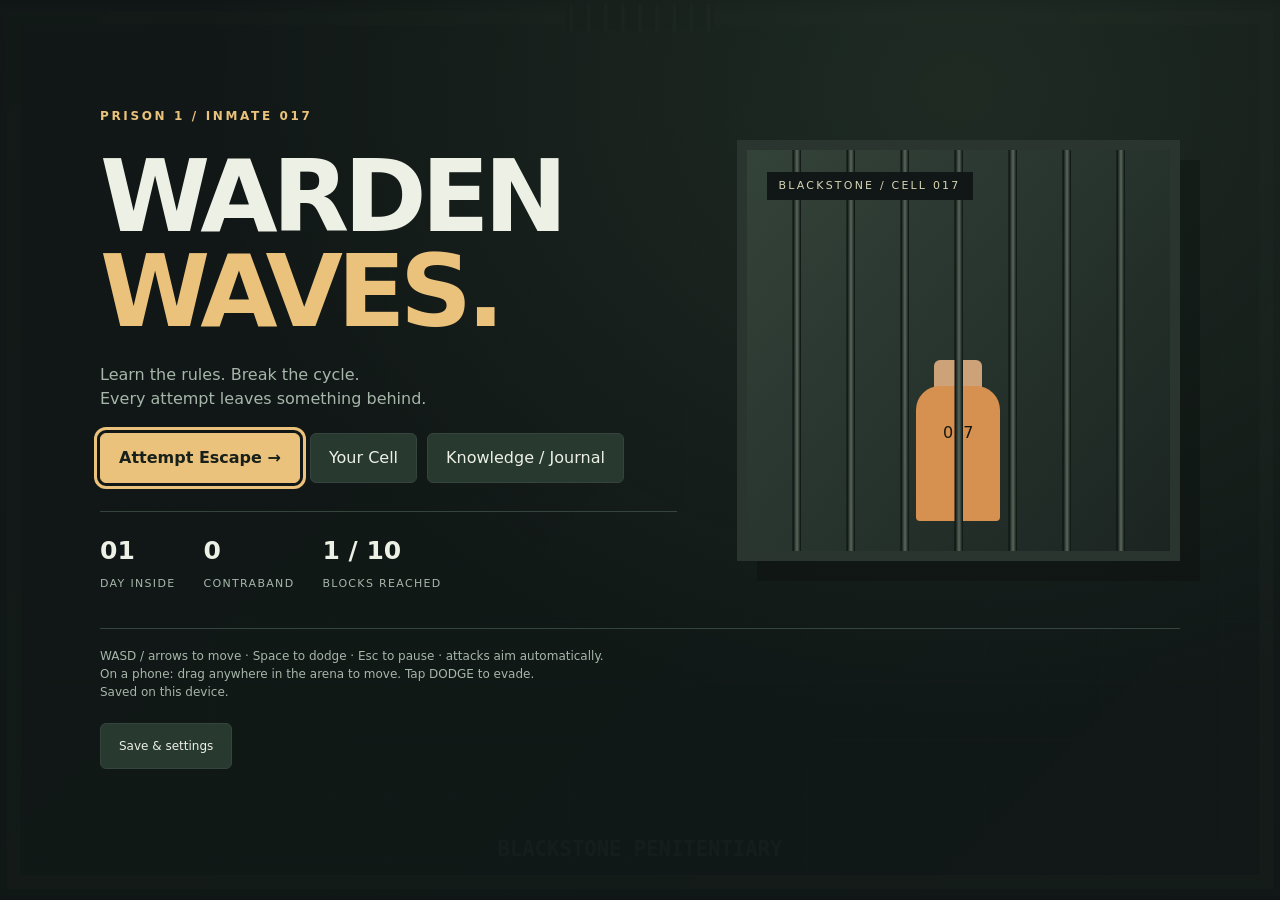
==== index.html @ e8080099 "Build Warden Waves escape campaign and persistent progression" ====
<!doctype html>
<html lang="en">
<head>
<meta charset="utf-8">
<meta name="viewport" content="width=device-width,initial-scale=1,viewport-fit=cover">
<meta name="theme-color" content="#101716">
<meta name="description" content="A prison escape survival roguelite. Learn the rules. Break the cycle. Escape the Warden.">
<title>Warden Waves — Break the Cycle</title>
<link rel="stylesheet" href="style.css">
</head>
<body>
<canvas id="game" aria-label="Prison arena. Move with WASD, arrow keys, or drag to use the touch joystick."></canvas>
<header id="hud" hidden><div><b id="areaLabel"></b><span id="waveLabel"></span></div><div class="health"><i id="healthFill"></i><span id="healthText"></span></div><div class="hudline"><span id="xpLabel"></span><span id="lootLabel"></span><span id="timeLabel"></span><button id="pauseBtn" aria-label="Pause game">Ⅱ</button></div><div id="bossHud" hidden><span id="bossLabel"></span><div class="bossbar"><i id="bossFill"></i></div></div></header>
<div id="notice" role="status" aria-live="polite"></div>
<main id="screen" class="screen"></main>
<div id="stick" hidden><div id="knob"></div></div>
<button id="dashBtn" hidden aria-label="Dodge">DODGE</button>
<script src="core.js"></script><script src="game.js"></script>
</body>
</html>
---- style.css ----
:root{color-scheme:dark;--bg:#101716;--panel:#192321;--line:#35453e;--gold:#ebc27b;--ink:#edf0e5;--muted:#a7b6aa}*{box-sizing:border-box}body{margin:0;background:var(--bg);color:var(--ink);font:16px/1.5 system-ui,-apple-system,sans-serif;overflow:hidden}button{font:inherit;cursor:pointer;border:1px solid var(--line);border-radius:6px;padding:12px 18px;background:#28392f;color:var(--ink);min-height:46px}button:hover{border-color:var(--gold);background:#344a3b}button:focus-visible{outline:3px solid var(--gold);outline-offset:3px}button:disabled{opacity:.45;cursor:default}.primary{background:var(--gold);color:#17201a;font-weight:750;border-color:var(--gold)}.primary:hover{background:#ffdaa0}.danger{color:#f4a8a0}.screen{position:fixed;inset:0;z-index:10;overflow:auto;background:radial-gradient(ellipse at 75% 10%,#2c3b2e88,transparent 55%),linear-gradient(135deg,#101716f8,#101716ef);padding:max(28px,env(safe-area-inset-top)) max(24px,env(safe-area-inset-right)) max(30px,env(safe-area-inset-bottom));display:flex;flex-direction:column;align-items:center}.wrap{width:min(1080px,100%);margin:auto}.eyebrow{text-transform:uppercase;letter-spacing:.22em;color:var(--gold);font-size:12px;font-weight:700}.hero{display:grid;grid-template-columns:1.3fr 1fr;gap:60px;align-items:center}.hero h1{font-size:clamp(56px,8vw,100px);line-height:.95;letter-spacing:-.055em;margin:24px 0}.hero h1 span{color:var(--gold)}h2{font-size:clamp(28px,4vw,42px);line-height:1.1;margin:12px 0 22px}h3{font-size:19px;margin:0 0 10px}p{color:var(--muted);max-width:60ch}small{color:var(--muted)}.actions{display:flex;flex-wrap:wrap;gap:10px;margin:22px 0}.actions button{flex-grow:0}.stats{display:flex;gap:28px;border-top:1px solid var(--line);padding-top:20px;margin-top:28px}.stats b{display:block;font-size:25px}.stats small{font-size:11px;text-transform:uppercase;letter-spacing:.12em}.cellart{position:relative;aspect-ratio:1/.95;background:linear-gradient(130deg,#34433a,#1b2421);border:10px solid #2a3530;box-shadow:20px 20px 0 #080c0a55;overflow:hidden}.cellart:before{content:'';position:absolute;inset:0;background:repeating-linear-gradient(90deg,transparent 0,transparent 45px,#09100e 46px,#59675b 50px,#09100e 54px);z-index:2}.cellart:after{content:'017';position:absolute;bottom:30px;left:calc(50% - 42px);color:#141710;background:#d6904f;border-radius:24px 24px 4px 4px;width:84px;height:100px;text-align:center;padding-top:35px;box-shadow:0 -44px 0 -18px #cda278}.artlabel{position:absolute;top:22px;left:20px;letter-spacing:.2em;font-size:11px;color:#d5d4b2;z-index:3;background:#101716;padding:6px 12px}.grid{display:grid;grid-template-columns:repeat(auto-fit,minmax(230px,1fr));gap:14px}.card{padding:22px;background:var(--panel);border:1px solid var(--line);border-radius:8px}.card p{font-size:14px;min-height:42px}.card button{width:100%;margin-top:10px}.tag{font-size:11px;letter-spacing:.1em;text-transform:uppercase;color:var(--gold)}.toprow{display:flex;justify-content:space-between;gap:20px;align-items:center;border-bottom:1px solid var(--line);margin-bottom:24px;padding-bottom:18px}.toprow h2{margin:0}.journal-entry{border-left:2px solid var(--gold);padding:5px 20px;margin:20px 0}.route{display:flex;gap:8px;flex-wrap:wrap;margin:24px 0}.route span{border:1px solid var(--line);padding:8px 12px;border-radius:4px;font-size:12px}.route .done{border-color:var(--gold);color:var(--gold)}.perk{color:var(--gold)}.footer{border-top:1px solid var(--line);margin-top:34px;padding-top:18px;font-size:12px;color:var(--muted)}canvas{display:block;width:100vw;height:100dvh;touch-action:none}#hud{position:fixed;z-index:2;top:max(12px,env(safe-area-inset-top));left:max(16px,env(safe-area-inset-left));right:max(16px,env(safe-area-inset-right));pointer-events:none;font-size:13px;text-shadow:0 2px 5px #000}#hud>div:first-child{display:flex;justify-content:space-between}#areaLabel{font-size:17px}.health{position:relative;height:22px;background:#211c1b;border:1px solid #657d67;margin-top:8px;overflow:hidden}.health i{display:block;height:100%;background:#709d79}.health span{position:absolute;inset:0;text-align:center;font-size:12px;color:white}.hudline{display:flex;align-items:center;gap:20px;margin-top:6px}.hudline button{pointer-events:auto;margin-left:auto;min-height:36px;padding:3px 15px;background:#17241bdd}#bossHud{max-width:600px;margin:8px auto;text-align:center;color:#ffd1a3}.bossbar{height:9px;background:#201918;margin:6px}.bossbar i{height:100%;display:block;background:#e1a471}#notice{position:fixed;top:32%;width:100%;z-index:4;text-align:center;pointer-events:none;color:var(--gold);font-size:clamp(18px,3vw,30px);font-weight:750;text-shadow:0 3px 8px #000;transition:opacity .3s;padding:0 18px}#stick{position:fixed;width:110px;height:110px;border:1px solid #e6c78b88;background:#11231c66;border-radius:50%;pointer-events:none;z-index:3}#knob{position:absolute;width:42px;height:42px;left:33px;top:33px;border-radius:50%;background:#ebc27baa}#dashBtn{position:fixed;right:max(20px,env(safe-area-inset-right));bottom:max(28px,env(safe-area-inset-bottom));border-radius:50%;width:76px;height:76px;background:#23362bbd;z-index:3;padding:0;font-size:12px;font-weight:800;touch-action:none}[hidden]{display:none!important}@media(max-width:700px){.hero{grid-template-columns:1fr;gap:22px}.cellart{display:none}.hero h1{font-size:68px}.screen{padding:26px 20px}.wrap{margin:auto 0}.stats{gap:22px}.actions button{flex:1}.grid{grid-template-columns:1fr}.card{padding:18px}.card p{min-height:0}.toprow{align-items:flex-start}.hudline{gap:12px;font-size:11px}.footer{margin-top:22px}}@media(prefers-reduced-motion:reduce){*{transition:none!important}}
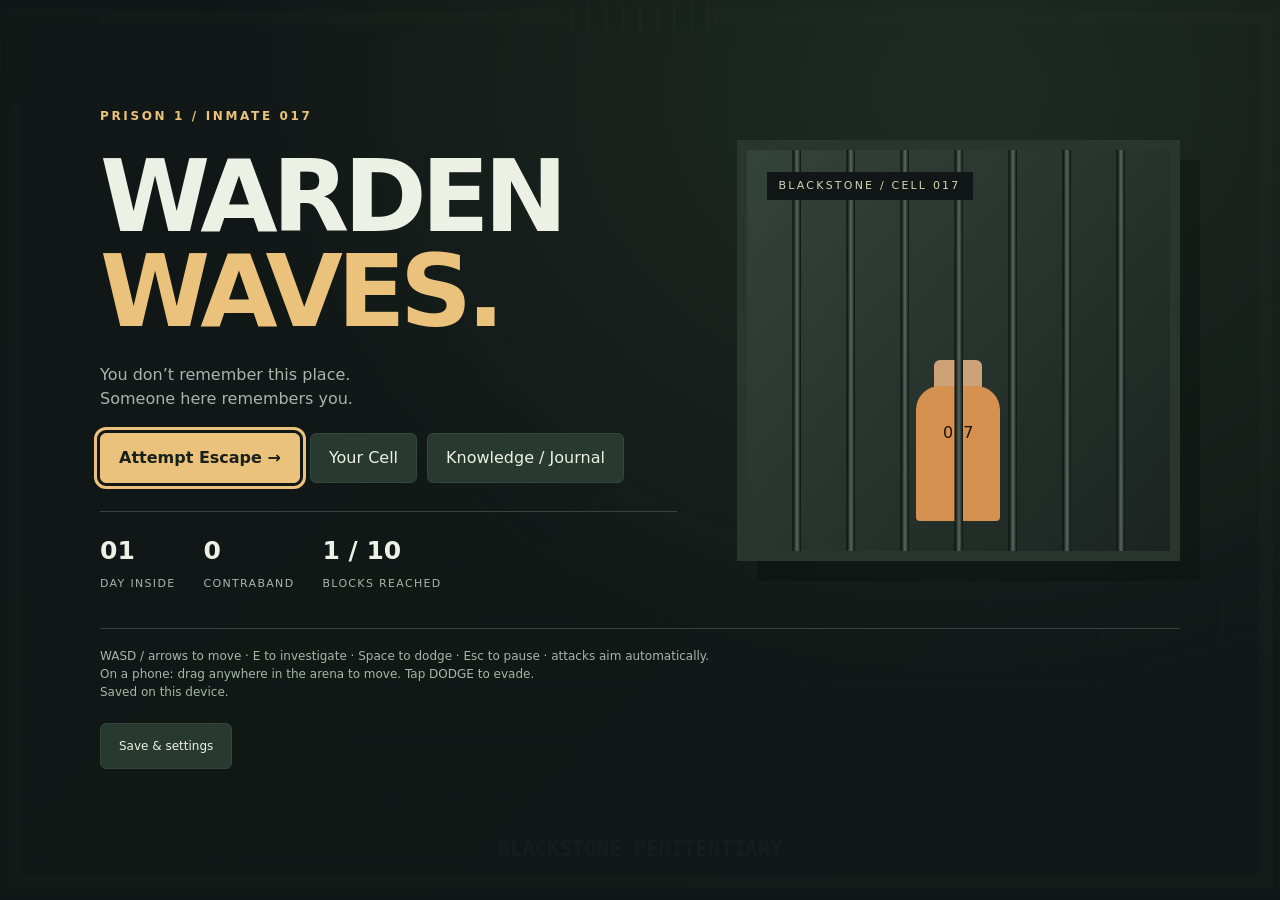
==== commit dcf8c267: "Build Solitary story missions, animated characters and movement-driven combat" ====
--- a/index.html
+++ b/index.html
@@ -6,15 +6,17 @@
 <meta name="theme-color" content="#101716">
 <meta name="description" content="A prison escape survival roguelite. Learn the rules. Break the cycle. Escape the Warden.">
 <title>Warden Waves — Break the Cycle</title>
-<link rel="stylesheet" href="style.css">
+<link rel="stylesheet" href="style.css?v=chapter1">
 </head>
 <body>
 <canvas id="game" aria-label="Prison arena. Move with WASD, arrow keys, or drag to use the touch joystick."></canvas>
 <header id="hud" hidden><div><b id="areaLabel"></b><span id="waveLabel"></span></div><div class="health"><i id="healthFill"></i><span id="healthText"></span></div><div class="hudline"><span id="xpLabel"></span><span id="lootLabel"></span><span id="timeLabel"></span><button id="pauseBtn" aria-label="Pause game">Ⅱ</button></div><div id="bossHud" hidden><span id="bossLabel"></span><div class="bossbar"><i id="bossFill"></i></div></div></header>
+<aside id="missionHud" hidden aria-live="polite"></aside>
+<button id="interactBtn" hidden>Investigate · E</button>
 <div id="notice" role="status" aria-live="polite"></div>
 <main id="screen" class="screen"></main>
 <div id="stick" hidden><div id="knob"></div></div>
 <button id="dashBtn" hidden aria-label="Dodge">DODGE</button>
-<script src="core.js"></script><script src="game.js"></script>
+<script src="core.js?v=chapter1"></script><script src="game.js?v=chapter1"></script><script src="chapter.js?v=chapter1"></script>
 </body>
 </html>
--- a/style.css
+++ b/style.css
@@ -1 +1,3 @@
 :root{color-scheme:dark;--bg:#101716;--panel:#192321;--line:#35453e;--gold:#ebc27b;--ink:#edf0e5;--muted:#a7b6aa}*{box-sizing:border-box}body{margin:0;background:var(--bg);color:var(--ink);font:16px/1.5 system-ui,-apple-system,sans-serif;overflow:hidden}button{font:inherit;cursor:pointer;border:1px solid var(--line);border-radius:6px;padding:12px 18px;background:#28392f;color:var(--ink);min-height:46px}button:hover{border-color:var(--gold);background:#344a3b}button:focus-visible{outline:3px solid var(--gold);outline-offset:3px}button:disabled{opacity:.45;cursor:default}.primary{background:var(--gold);color:#17201a;font-weight:750;border-color:var(--gold)}.primary:hover{background:#ffdaa0}.danger{color:#f4a8a0}.screen{position:fixed;inset:0;z-index:10;overflow:auto;background:radial-gradient(ellipse at 75% 10%,#2c3b2e88,transparent 55%),linear-gradient(135deg,#101716f8,#101716ef);padding:max(28px,env(safe-area-inset-top)) max(24px,env(safe-area-inset-right)) max(30px,env(safe-area-inset-bottom));display:flex;flex-direction:column;align-items:center}.wrap{width:min(1080px,100%);margin:auto}.eyebrow{text-transform:uppercase;letter-spacing:.22em;color:var(--gold);font-size:12px;font-weight:700}.hero{display:grid;grid-template-columns:1.3fr 1fr;gap:60px;align-items:center}.hero h1{font-size:clamp(56px,8vw,100px);line-height:.95;letter-spacing:-.055em;margin:24px 0}.hero h1 span{color:var(--gold)}h2{font-size:clamp(28px,4vw,42px);line-height:1.1;margin:12px 0 22px}h3{font-size:19px;margin:0 0 10px}p{color:var(--muted);max-width:60ch}small{color:var(--muted)}.actions{display:flex;flex-wrap:wrap;gap:10px;margin:22px 0}.actions button{flex-grow:0}.stats{display:flex;gap:28px;border-top:1px solid var(--line);padding-top:20px;margin-top:28px}.stats b{display:block;font-size:25px}.stats small{font-size:11px;text-transform:uppercase;letter-spacing:.12em}.cellart{position:relative;aspect-ratio:1/.95;background:linear-gradient(130deg,#34433a,#1b2421);border:10px solid #2a3530;box-shadow:20px 20px 0 #080c0a55;overflow:hidden}.cellart:before{content:'';position:absolute;inset:0;background:repeating-linear-gradient(90deg,transparent 0,transparent 45px,#09100e 46px,#59675b 50px,#09100e 54px);z-index:2}.cellart:after{content:'017';position:absolute;bottom:30px;left:calc(50% - 42px);color:#141710;background:#d6904f;border-radius:24px 24px 4px 4px;width:84px;height:100px;text-align:center;padding-top:35px;box-shadow:0 -44px 0 -18px #cda278}.artlabel{position:absolute;top:22px;left:20px;letter-spacing:.2em;font-size:11px;color:#d5d4b2;z-index:3;background:#101716;padding:6px 12px}.grid{display:grid;grid-template-columns:repeat(auto-fit,minmax(230px,1fr));gap:14px}.card{padding:22px;background:var(--panel);border:1px solid var(--line);border-radius:8px}.card p{font-size:14px;min-height:42px}.card button{width:100%;margin-top:10px}.tag{font-size:11px;letter-spacing:.1em;text-transform:uppercase;color:var(--gold)}.toprow{display:flex;justify-content:space-between;gap:20px;align-items:center;border-bottom:1px solid var(--line);margin-bottom:24px;padding-bottom:18px}.toprow h2{margin:0}.journal-entry{border-left:2px solid var(--gold);padding:5px 20px;margin:20px 0}.route{display:flex;gap:8px;flex-wrap:wrap;margin:24px 0}.route span{border:1px solid var(--line);padding:8px 12px;border-radius:4px;font-size:12px}.route .done{border-color:var(--gold);color:var(--gold)}.perk{color:var(--gold)}.footer{border-top:1px solid var(--line);margin-top:34px;padding-top:18px;font-size:12px;color:var(--muted)}canvas{display:block;width:100vw;height:100dvh;touch-action:none}#hud{position:fixed;z-index:2;top:max(12px,env(safe-area-inset-top));left:max(16px,env(safe-area-inset-left));right:max(16px,env(safe-area-inset-right));pointer-events:none;font-size:13px;text-shadow:0 2px 5px #000}#hud>div:first-child{display:flex;justify-content:space-between}#areaLabel{font-size:17px}.health{position:relative;height:22px;background:#211c1b;border:1px solid #657d67;margin-top:8px;overflow:hidden}.health i{display:block;height:100%;background:#709d79}.health span{position:absolute;inset:0;text-align:center;font-size:12px;color:white}.hudline{display:flex;align-items:center;gap:20px;margin-top:6px}.hudline button{pointer-events:auto;margin-left:auto;min-height:36px;padding:3px 15px;background:#17241bdd}#bossHud{max-width:600px;margin:8px auto;text-align:center;color:#ffd1a3}.bossbar{height:9px;background:#201918;margin:6px}.bossbar i{height:100%;display:block;background:#e1a471}#notice{position:fixed;top:32%;width:100%;z-index:4;text-align:center;pointer-events:none;color:var(--gold);font-size:clamp(18px,3vw,30px);font-weight:750;text-shadow:0 3px 8px #000;transition:opacity .3s;padding:0 18px}#stick{position:fixed;width:110px;height:110px;border:1px solid #e6c78b88;background:#11231c66;border-radius:50%;pointer-events:none;z-index:3}#knob{position:absolute;width:42px;height:42px;left:33px;top:33px;border-radius:50%;background:#ebc27baa}#dashBtn{position:fixed;right:max(20px,env(safe-area-inset-right));bottom:max(28px,env(safe-area-inset-bottom));border-radius:50%;width:76px;height:76px;background:#23362bbd;z-index:3;padding:0;font-size:12px;font-weight:800;touch-action:none}[hidden]{display:none!important}@media(max-width:700px){.hero{grid-template-columns:1fr;gap:22px}.cellart{display:none}.hero h1{font-size:68px}.screen{padding:26px 20px}.wrap{margin:auto 0}.stats{gap:22px}.actions button{flex:1}.grid{grid-template-columns:1fr}.card{padding:18px}.card p{min-height:0}.toprow{align-items:flex-start}.hudline{gap:12px;font-size:11px}.footer{margin-top:22px}}@media(prefers-reduced-motion:reduce){*{transition:none!important}}
+/* Chapter One */
+#missionHud{position:fixed;z-index:3;top:125px;left:max(16px,env(safe-area-inset-left));max-width:355px;width:calc(100% - 32px);padding:12px 16px;background:#101c17e8;border:1px solid #7a7954;border-left:3px solid var(--gold);pointer-events:none;box-shadow:0 4px 20px #0003}#missionHud small{display:block;color:var(--gold);font-size:10px;letter-spacing:.14em}#missionHud b{display:block;font-size:16px}#missionHud span{display:block;font-size:12px;color:#ced4c3;line-height:1.4}#interactBtn{position:fixed;z-index:5;bottom:max(32px,env(safe-area-inset-bottom));left:50%;transform:translateX(-50%);background:var(--gold);color:#17211b;font-size:13px;font-weight:800;max-width:210px;box-shadow:0 3px 18px #0007}.story-layout{display:grid;grid-template-columns:180px 1fr;gap:55px;align-items:center;max-width:850px;margin:auto}.story-number{font-size:78px;font-weight:800;line-height:1;color:var(--gold);border:1px solid #7a7954;padding:35px 20px;background:#202c22;box-shadow:10px 10px #080d0a}.story-number span{font-size:10px;line-height:1.7;letter-spacing:.14em;display:block;color:#abb8a4;margin-top:18px}.story-line{font-size:clamp(18px,2.3vw,24px);line-height:1.6;color:#e4e6d8;margin:24px 0 32px}@media(max-width:700px){.story-layout{grid-template-columns:1fr;gap:24px}.story-number{font-size:36px;padding:12px 20px;display:flex;gap:26px;align-items:center;width:fit-content}.story-number span{margin:0}.story-line{font-size:19px}#missionHud{top:120px;max-width:290px;padding:8px 12px}#missionHud span{font-size:11px}#interactBtn{bottom:35px;max-width:185px;left:20px;transform:none}}@media(max-height:500px){#missionHud{top:108px;max-width:245px}#missionHud span{display:none}.story-number{display:none}.story-layout{grid-template-columns:1fr}.story-line{font-size:17px;margin:14px 0}.screen{padding:16px 24px}}
